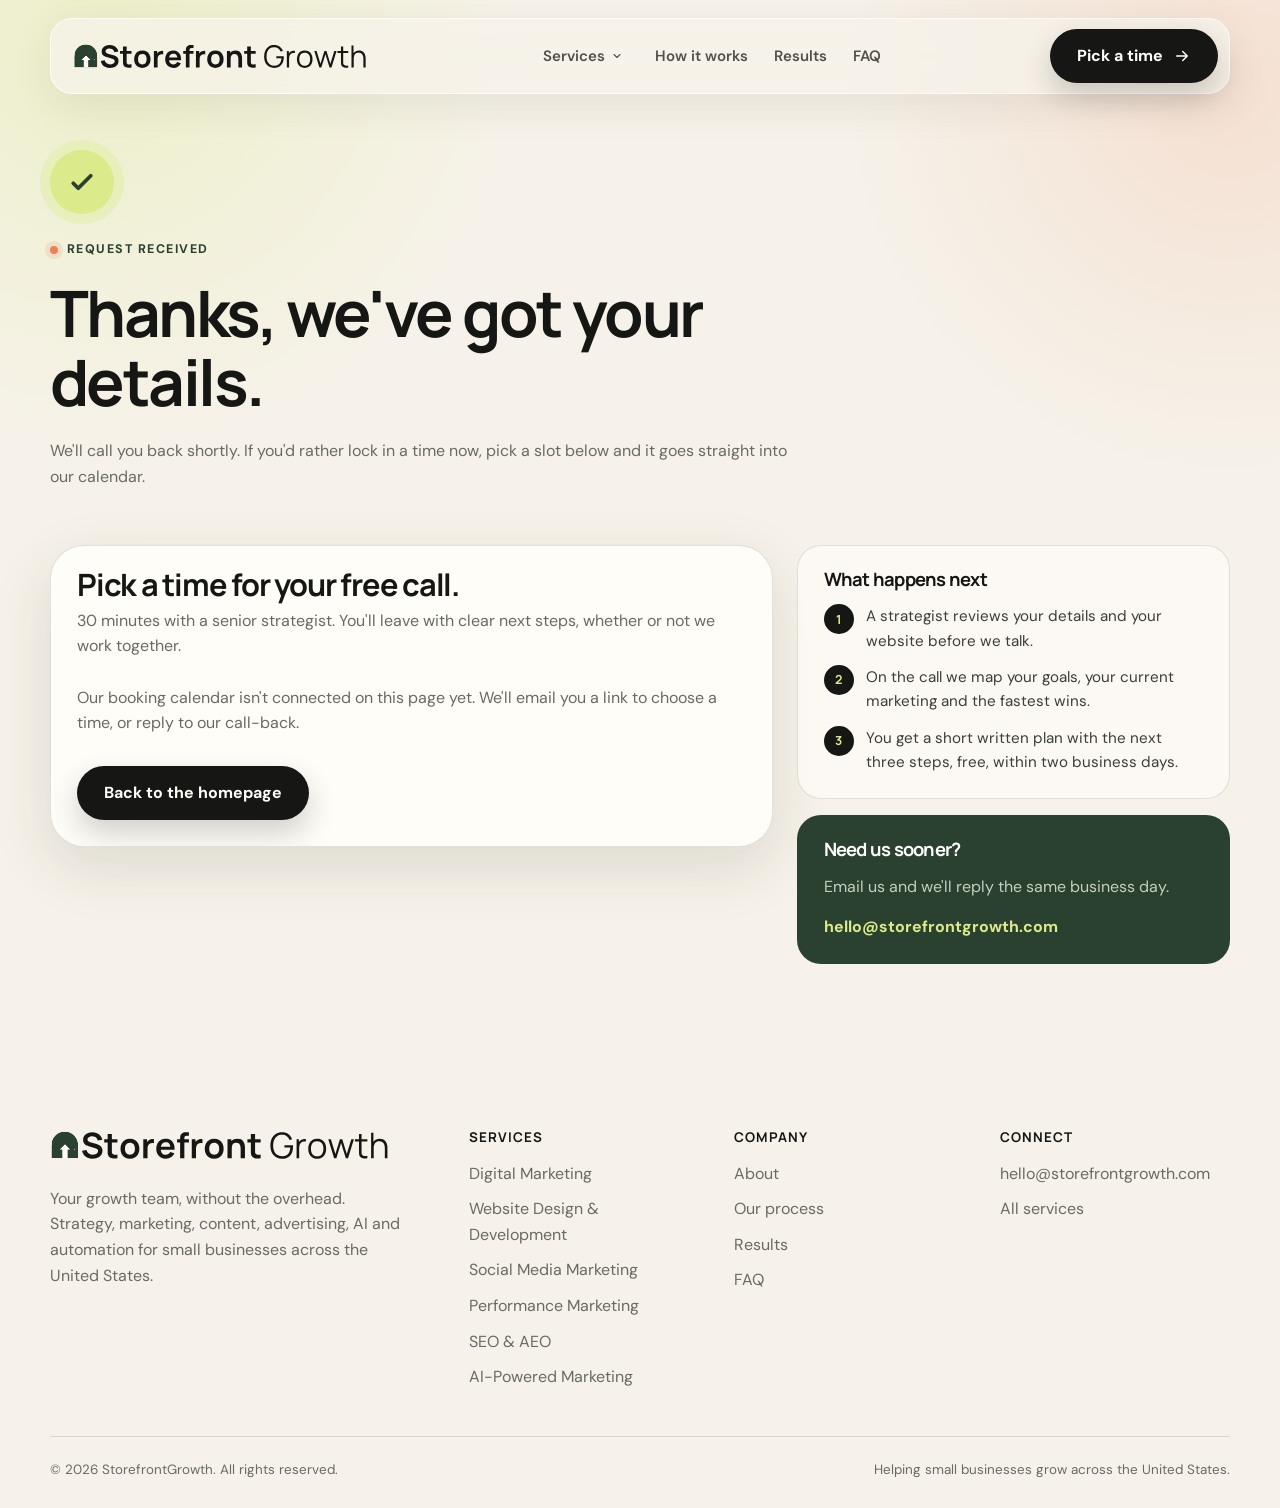
==== thank-you/index.html @ 705e04f6 "Add thank-you page with Calendly slot and GA4 lead conversion events Forms now redirect to /thank-yo" ====
<!DOCTYPE html>
<html lang="en">
<head>
  <meta charset="UTF-8" />
  <meta name="viewport" content="width=device-width, initial-scale=1.0" />
  <meta name="description" content="Thanks for reaching out to StorefrontGrowth. Pick a time for your free call." />
  <link rel="canonical" href="https://storefrontgrowth.com/thank-you/" />
  <!-- Conversion page: keep it out of search results so only real submissions land here. -->
  <meta name="robots" content="noindex, nofollow" />
  <title>Thanks — Book Your Free Call | StorefrontGrowth</title>
  <!-- Google tag (gtag.js) -->
  <script async src="https://www.googletagmanager.com/gtag/js?id=G-RZE871RS3W"></script>
  <script>window.dataLayer=window.dataLayer||[];function gtag(){dataLayer.push(arguments);}gtag('js',new Date());gtag('config','G-RZE871RS3W');</script>
  <link rel="icon" type="image/svg+xml" href="/favicon.svg" />
  <link rel="icon" type="image/png" sizes="32x32" href="/favicon-32.png" />
  <link rel="apple-touch-icon" href="/apple-touch-icon.png" />

  <link rel="preconnect" href="https://fonts.googleapis.com">
  <link rel="preconnect" href="https://fonts.gstatic.com" crossorigin>
  <link href="https://fonts.googleapis.com/css2?family=DM+Sans:wght@400;500;600;700&family=Manrope:wght@500;600;700;800&display=swap" rel="stylesheet">
  <link rel="stylesheet" href="/assets/site.css">
  <style>
    .ty-hero { padding: 150px 0 40px; }
    .ty-hero .inner { max-width: 760px; }
    .ty-check { width: 64px; height: 64px; border-radius: 50%; background: var(--lime); display: grid; place-items: center; margin-bottom: 22px; box-shadow: 0 0 0 10px rgba(219,234,139,0.35); }
    .ty-check svg { width: 30px; stroke: var(--green-dark); }
    .ty-grid { display: grid; grid-template-columns: minmax(0, 1.25fr) minmax(0, 0.75fr); gap: 24px; align-items: start; padding-bottom: 96px; }
    .ty-card { border: 1px solid var(--line); border-radius: var(--radius-xl); background: var(--white); box-shadow: var(--shadow); overflow: hidden; }
    .ty-card .head { padding: 22px 26px 0; }
    .ty-card .head h2 { font-size: clamp(1.5rem, 2.4vw, 2rem); margin-bottom: 6px; }
    .ty-card .head p { margin-bottom: 0; }
    .calendly-inline-widget { min-width: 320px; height: 700px; }
    .ty-fallback { padding: 26px; }
    .ty-fallback .btn { margin-top: 14px; }
    .ty-side { display: grid; gap: 16px; }
    .ty-box { padding: 24px 26px; border: 1px solid var(--line); border-radius: var(--radius-lg); background: rgba(255,253,248,0.7); }
    .ty-box h3 { font-size: 1.15rem; margin-bottom: 14px; }
    .ty-steps { list-style: none; margin: 0; padding: 0; display: grid; gap: 12px; }
    .ty-steps li { display: grid; grid-template-columns: 30px 1fr; gap: 12px; align-items: start; color: #3c3e38; font-size: 0.95rem; }
    .ty-steps li span { width: 30px; height: 30px; border-radius: 50%; background: var(--ink); color: var(--lime); display: grid; place-items: center; font: 700 0.78rem "Manrope", sans-serif; }
    .ty-box.dark { background: var(--green-dark); color: #eef4e8; border-color: transparent; }
    .ty-box.dark h3 { color: #fff; }
    .ty-box.dark p { color: #c3d0bd; margin-bottom: 14px; }
    .ty-box.dark a { font-weight: 700; color: var(--lime); }
    .ty-booked { display: none; padding: 18px 26px 26px; color: var(--green-dark); font-weight: 700; }
    .ty-booked.show { display: block; }
    @media (max-width: 900px) {
      .ty-hero { padding: 120px 0 28px; }
      .ty-grid { grid-template-columns: 1fr; }
      .calendly-inline-widget { height: 640px; }
    }
  </style>
</head>
<body>
  <header class="header-wrap">
    <nav class="nav" id="mainNav" aria-label="Primary navigation">
      <a class="brand" href="/" aria-label="StorefrontGrowth home">
        <img src="/assets/logo.svg" alt="StorefrontGrowth" class="brand-logo" width="1380" height="122" />
      </a>
      <div class="nav-links">
        <div class="nav-dd">
          <button type="button" aria-haspopup="true" aria-expanded="false">Services
            <svg viewBox="0 0 24 24" fill="none" stroke="currentColor" stroke-width="2.2" stroke-linecap="round" stroke-linejoin="round"><path d="M6 9l6 6 6-6"/></svg>
          </button>
          <div class="nav-dd-menu">
          <a href="/services/digital-marketing/">Digital Marketing</a>
          <a href="/services/website-design-development/">Website Design &amp; Development</a>
          <a href="/services/social-media-marketing/">Social Media Marketing</a>
          <a href="/services/performance-marketing/">Performance Marketing</a>
          <a href="/services/seo-aeo/">SEO &amp; AEO</a>
          <a href="/services/ai-powered-marketing/">AI-Powered Marketing</a>
          <a href="/services/content-creation/">Content Creation</a>
          <a href="/services/google-business-profile/">Google Business Profile</a>
          <a href="/services/online-reputation-management/">Online Reputation Management</a>
          </div>
        </div>
        <a href="/#process">How it works</a>
        <a href="/#results">Results</a>
        <a href="/#faq">FAQ</a>
      </div>
      <a class="btn btn-primary" href="#book">Pick a time <svg class="btn-arrow" viewBox="0 0 24 24" fill="none" stroke="currentColor" stroke-width="2" stroke-linecap="round" stroke-linejoin="round"><path d="M5 12h14M13 6l6 6-6 6"/></svg></a>
      <button class="menu-btn" id="menuBtn" type="button" aria-label="Open menu" aria-expanded="false">
        <svg width="22" viewBox="0 0 24 24" fill="none" stroke="currentColor" stroke-width="2" stroke-linecap="round"><path d="M4 8h16M4 16h16"/></svg>
      </button>
    </nav>
  </header>

  <div class="nav-mobile" id="mobileMenu" aria-hidden="true">
    <div class="m-head">Services</div>
    <div class="m-sub">
      <a href="/services/digital-marketing/">Digital Marketing</a>
      <a href="/services/website-design-development/">Website Design &amp; Development</a>
      <a href="/services/social-media-marketing/">Social Media Marketing</a>
      <a href="/services/performance-marketing/">Performance Marketing</a>
      <a href="/services/seo-aeo/">SEO &amp; AEO</a>
      <a href="/services/ai-powered-marketing/">AI-Powered Marketing</a>
      <a href="/services/content-creation/">Content Creation</a>
      <a href="/services/google-business-profile/">Google Business Profile</a>
      <a href="/services/online-reputation-management/">Online Reputation Management</a>
    </div>
    <a href="/#process">How it works</a>
    <a href="/#results">Results</a>
    <a href="/#faq">FAQ</a>
    <a class="btn btn-primary" href="#book">Pick a time</a>
  </div>

  <main id="top">
    <section class="ty-hero">
      <div class="container">
        <div class="inner">
          <div class="ty-check" aria-hidden="true"><svg viewBox="0 0 24 24" fill="none" stroke-width="3" stroke-linecap="round" stroke-linejoin="round"><path d="M5 13l4 4L19 7"/></svg></div>
          <div class="eyebrow">Request received</div>
          <h1>Thanks, <span id="tyName">we've got your details.</span></h1>
          <p class="lede">We'll call you back shortly. If you'd rather lock in a time now, pick a slot below and it goes straight into our calendar.</p>
        </div>
      </div>
    </section>

    <section id="book">
      <div class="container">
        <div class="ty-grid">
          <div class="ty-card">
            <div class="head">
              <h2>Pick a time for your free call.</h2>
              <p>30 minutes with a senior strategist. You'll leave with clear next steps, whether or not we work together.</p>
            </div>
            <!-- Calendly inline booking. Set CALENDLY_URL in the script below. -->
            <div id="calendlyWrap" hidden><div class="calendly-inline-widget" id="calendly" data-resize="true"></div></div>
            <div class="ty-booked" id="tyBooked">Booked. A calendar invite is on its way to your inbox.</div>
            <div class="ty-fallback" id="calendlyFallback">
              <p>Our booking calendar isn't connected on this page yet. We'll email you a link to choose a time, or reply to our call-back.</p>
              <a class="btn btn-primary" href="/">Back to the homepage</a>
            </div>
          </div>
          <aside class="ty-side">
            <div class="ty-box">
              <h3>What happens next</h3>
              <ol class="ty-steps">
                <li><span>1</span>A strategist reviews your details and your website before we talk.</li>
                <li><span>2</span>On the call we map your goals, your current marketing and the fastest wins.</li>
                <li><span>3</span>You get a short written plan with the next three steps, free, within two business days.</li>
              </ol>
            </div>
            <div class="ty-box dark">
              <h3>Need us sooner?</h3>
              <p>Email us and we'll reply the same business day.</p>
              <a href="mailto:hello@storefrontgrowth.com">hello@storefrontgrowth.com</a>
            </div>
          </aside>
        </div>
      </div>
    </section>
  </main>

  <footer>
    <div class="container">
      <div class="footer-grid">
        <div class="footer-brand">
          <a class="brand" href="/" aria-label="StorefrontGrowth home">
            <img src="/assets/logo.svg" alt="StorefrontGrowth" class="brand-logo" width="1380" height="122" />
          </a>
          <p>Your growth team, without the overhead. Strategy, marketing, content, advertising, AI and automation for small businesses across the United States.</p>
        </div>
        <div class="footer-col">
          <h4>Services</h4>
          <div class="footer-links"><a href="/services/digital-marketing/">Digital Marketing</a><a href="/services/website-design-development/">Website Design &amp; Development</a><a href="/services/social-media-marketing/">Social Media Marketing</a><a href="/services/performance-marketing/">Performance Marketing</a><a href="/services/seo-aeo/">SEO &amp; AEO</a><a href="/services/ai-powered-marketing/">AI-Powered Marketing</a></div>
        </div>
        <div class="footer-col">
          <h4>Company</h4>
          <div class="footer-links"><a href="/#outcomes">About</a><a href="/#process">Our process</a><a href="/#results">Results</a><a href="/#faq">FAQ</a></div>
        </div>
        <div class="footer-col">
          <h4>Connect</h4>
          <div class="footer-links"><a href="mailto:hello@storefrontgrowth.com">hello@storefrontgrowth.com</a><a href="/#services">All services</a></div>
        </div>
      </div>
      <div class="footer-bottom"><span>© <span id="year"></span> StorefrontGrowth. All rights reserved.</span><span>Helping small businesses grow across the United States.</span></div>
    </div>
  </footer>

  <script src="/assets/site.js"></script>
  <script>
    (function () {
      // 1. Your Calendly event link, e.g. 'https://calendly.com/storefrontgrowth/free-call'.
      //    Leave empty and the page shows a friendly fallback instead of a broken widget.
      var CALENDLY_URL = '';

      // 2. Lead context handed over by the form (sessionStorage, never the URL, so no personal data is logged).
      var lead = {};
      try { lead = JSON.parse(sessionStorage.getItem('sfg_lead') || '{}'); } catch (e) {}
      var q = new URLSearchParams(location.search);
      var service = q.get('service') || lead.service || '(not specified)';
      var source = q.get('src') || lead.page || document.referrer || '(direct)';

      if (lead.first_name) document.getElementById('tyName').textContent = lead.first_name + ', we’ve got your details.';

      // 3. Conversion event. In GA4 → Admin → Events, mark "generate_lead" as a key event.
      //    Every visit to /thank-you/ also fires the normal page_view, so a page_location filter works too.
      gtag('event', 'generate_lead', { method: 'website_form', service_needed: service, form_page: source });

      // 4. Calendly inline widget, prefilled with the lead's name and email when we have them.
      var wrap = document.getElementById('calendlyWrap'), fb = document.getElementById('calendlyFallback');
      if (CALENDLY_URL) {
        var url = new URL(CALENDLY_URL);
        if (lead.first_name) url.searchParams.set('name', lead.first_name + (lead.business_name ? ' (' + lead.business_name + ')' : ''));
        if (lead.email) url.searchParams.set('email', lead.email);
        url.searchParams.set('hide_gdpr_banner', '1');
        url.searchParams.set('utm_source', 'website'); url.searchParams.set('utm_medium', 'thank-you-page');
        document.getElementById('calendly').setAttribute('data-url', url.toString());
        wrap.hidden = false; fb.hidden = true;
        var s = document.createElement('script'); s.src = 'https://assets.calendly.com/assets/external/widget.js'; s.async = true; document.head.appendChild(s);
        // Second conversion: the meeting is actually booked.
        window.addEventListener('message', function (e) {
          if (e.origin === 'https://calendly.com' && e.data && e.data.event === 'calendly.event_scheduled') {
            gtag('event', 'book_meeting', { method: 'calendly', service_needed: service, form_page: source });
            document.getElementById('tyBooked').classList.add('show');
          }
        });
      }
      try { sessionStorage.removeItem('sfg_lead'); } catch (e) {}
    })();
  </script>
</body>
</html>
---- assets/site.css ----
/* ==========================================================================
   StorefrontGrowth — shared styles for service (and future) pages
   Reuses the homepage visual language: beige surface, forest green, orange
   accent, DM Sans / Manrope, rounded pills, soft cards.
   ========================================================================== */
:root {
  --ink: #161714;
  --muted: #696b62;
  --paper: #f6f2e9;
  --paper-2: #eee8db;
  --white: #fffdf8;
  --green: #4f6f52;
  --green-dark: #29412e;
  --lime: #dbea8b;
  --orange: #ed8154;
  --yellow: #f5c85d;
  --line: rgba(22, 23, 20, 0.12);
  --shadow: 0 20px 60px rgba(45, 42, 31, 0.12);
  --radius-xl: 34px;
  --radius-lg: 24px;
  --radius-md: 18px;
  --container: min(1180px, calc(100% - 40px));
}

* { box-sizing: border-box; }
html { scroll-behavior: smooth; }
body {
  margin: 0;
  color: var(--ink);
  background:
    radial-gradient(circle at 8% 2%, rgba(219, 234, 139, 0.34), transparent 26rem),
    radial-gradient(circle at 96% 6%, rgba(237, 129, 84, 0.16), transparent 24rem),
    var(--paper);
  font-family: "DM Sans", sans-serif;
  line-height: 1.6;
  overflow-x: hidden;
}
body.menu-open { overflow: hidden; }
::selection { background: var(--lime); color: var(--ink); }
a { color: inherit; text-decoration: none; }
button, input, select, textarea { font: inherit; }
button { color: inherit; }
img, svg { display: block; max-width: 100%; }

.container { width: var(--container); margin-inline: auto; }
.section { padding: 96px 0; }
.section-sm { padding: 64px 0; }

h1, h2, h3, h4, p { margin-top: 0; }
h1, h2, h3, h4 { font-family: "Manrope", sans-serif; line-height: 1.08; letter-spacing: -0.04em; }
h1 { font-size: clamp(2.6rem, 5vw, 4.4rem); margin-bottom: 22px; }
h2 { font-size: clamp(2rem, 3.6vw, 3.1rem); margin-bottom: 18px; }
h3 { font-size: clamp(1.2rem, 1.8vw, 1.5rem); margin-bottom: 10px; }
p { color: var(--muted); }

.eyebrow {
  display: inline-flex; align-items: center; gap: 9px; margin-bottom: 18px;
  font-weight: 700; font-size: 0.78rem; letter-spacing: 0.12em; text-transform: uppercase;
  color: var(--green-dark);
}
.eyebrow::before { content: ""; width: 8px; height: 8px; border-radius: 50%; background: var(--orange); box-shadow: 0 0 0 5px rgba(237, 129, 84, 0.15); }

/* Buttons ----------------------------------------------------------------- */
.btn {
  display: inline-flex; align-items: center; justify-content: center; gap: 10px;
  min-height: 54px; padding: 0 26px; border: 1px solid transparent; border-radius: 999px;
  font-weight: 700; cursor: pointer; text-align: center;
  transition: transform 0.25s ease, box-shadow 0.25s ease, background 0.25s ease;
}
.btn:hover { transform: translateY(-3px); }
.btn-primary { background: var(--ink); color: var(--white); box-shadow: 0 13px 30px rgba(22, 23, 20, 0.2); }
.btn-primary:hover { box-shadow: 0 18px 36px rgba(22, 23, 20, 0.26); }
.btn-accent { background: var(--orange); color: #fff; box-shadow: 0 13px 30px rgba(237, 129, 84, 0.28); }
.btn-accent:hover { box-shadow: 0 18px 38px rgba(237, 129, 84, 0.34); }
.btn-secondary { border-color: var(--line); background: rgba(255, 253, 248, 0.62); backdrop-filter: blur(14px); }
.btn-arrow { width: 18px; transition: transform 0.25s ease; }
.btn:hover .btn-arrow { transform: translateX(4px); }

/* Header / nav ------------------------------------------------------------ */
.header-wrap { position: fixed; inset: 18px 0 auto; z-index: 50; pointer-events: none; }
.nav {
  width: var(--container); min-height: 70px; margin-inline: auto;
  padding: 10px 11px 10px 22px; display: flex; align-items: center; justify-content: space-between; gap: 24px;
  border: 1px solid rgba(255,255,255,0.7); border-radius: 22px; background: rgba(246, 242, 233, 0.78);
  box-shadow: 0 12px 40px rgba(33, 32, 26, 0.08); backdrop-filter: blur(18px); pointer-events: auto;
  transition: background 0.25s ease, box-shadow 0.25s ease;
}
.nav.scrolled { background: rgba(255, 253, 248, 0.94); box-shadow: 0 14px 45px rgba(33, 32, 26, 0.14); }
.brand { display: inline-flex; align-items: center; }
.brand-logo { height: 26px; width: auto; display: block; }
.nav-links { display: flex; align-items: center; gap: 26px; font-size: 0.94rem; font-weight: 600; }
.nav-links > a, .nav-dd > button { position: relative; color: #4f514a; background: none; border: 0; cursor: pointer; display: inline-flex; align-items: center; gap: 6px; }
.nav-links > a::after { content: ""; position: absolute; left: 0; right: 100%; bottom: -5px; height: 2px; background: var(--orange); transition: right 0.25s ease; }
.nav-links > a:hover::after { right: 0; }

/* Dropdown */
.nav-dd { position: relative; }
.nav-dd > button svg { width: 12px; transition: transform 0.2s ease; }
.nav-dd:hover > button svg, .nav-dd.open > button svg { transform: rotate(180deg); }
.nav-dd-menu {
  position: absolute; top: calc(100% + 14px); left: 50%; transform: translateX(-50%) translateY(6px);
  width: 300px; padding: 10px; display: grid; gap: 2px; opacity: 0; visibility: hidden;
  border: 1px solid var(--line); border-radius: 18px; background: var(--white);
  box-shadow: 0 24px 60px rgba(31,29,23,0.16); transition: opacity 0.2s ease, transform 0.2s ease; z-index: 60;
}
.nav-dd:hover .nav-dd-menu, .nav-dd.open .nav-dd-menu { opacity: 1; visibility: visible; transform: translateX(-50%) translateY(0); }
.nav-dd-menu a { display: block; padding: 9px 12px; border-radius: 12px; font-size: 0.9rem; font-weight: 600; color: #3c3e38; }
.nav-dd-menu a:hover { background: var(--paper); color: var(--green-dark); }
.menu-btn { display: none; width: 46px; height: 46px; border: 0; border-radius: 14px; background: var(--ink); color: white; cursor: pointer; place-items: center; }

/* Mobile menu */
.nav-mobile {
  display: none; position: fixed; inset: 0; z-index: 45; padding: 110px 25px 40px;
  align-content: start; gap: 6px; background: var(--paper); overflow-y: auto;
  transform: translateY(-105%); transition: transform 0.4s cubic-bezier(.2,.7,.2,1);
}
.nav-mobile.open { transform: none; }
.nav-mobile > a, .nav-mobile .m-head { padding: 12px 0; font: 700 1.7rem "Manrope", sans-serif; letter-spacing: -0.04em; border-bottom: 1px solid var(--line); }
.nav-mobile .m-sub { display: grid; padding: 6px 0 14px; border-bottom: 1px solid var(--line); }
.nav-mobile .m-sub a { padding: 8px 0 8px 14px; font-size: 1rem; font-weight: 600; color: #3c3e38; }
.nav-mobile .btn { margin-top: 22px; font-size: 1rem; }

/* Page hero --------------------------------------------------------------- */
.page-hero { padding: 150px 0 70px; }
.page-hero .inner { max-width: 820px; }
.page-hero .crumbs { font-size: 0.85rem; font-weight: 600; color: var(--muted); margin-bottom: 18px; }
.page-hero .crumbs a:hover { color: var(--green-dark); }
.page-hero p.lede { font-size: clamp(1.08rem, 1.5vw, 1.3rem); max-width: 640px; margin: 0 0 30px; }

/* Intro block ------------------------------------------------------------- */
.intro-block { max-width: 760px; }
.intro-block h2 { font-size: clamp(1.7rem, 3vw, 2.5rem); }
.intro-block p { font-size: 1.08rem; }
.intro-block .pull { margin-top: 18px; font-family: "Manrope", sans-serif; font-weight: 700; font-size: 1.35rem; letter-spacing: -0.03em; color: var(--green-dark); }

/* Covered cards ----------------------------------------------------------- */
.covered-grid { display: grid; grid-template-columns: repeat(3, 1fr); gap: 16px; }
.covered-card {
  padding: 24px 22px; border: 1px solid var(--line); border-radius: var(--radius-lg);
  background: rgba(255,253,248,0.7); display: flex; flex-direction: column; gap: 12px;
  transition: transform 0.3s ease, box-shadow 0.3s ease, background 0.3s ease;
}
.covered-card:hover { transform: translateY(-6px); box-shadow: var(--shadow); background: var(--white); }
.covered-card .ic { width: 42px; height: 42px; display: grid; place-items: center; border-radius: 13px; background: var(--lime); color: var(--green-dark); flex: none; }
.covered-card .ic svg { width: 22px; }
.covered-card strong { font-family: "Manrope", sans-serif; font-weight: 700; font-size: 1.05rem; letter-spacing: -0.02em; color: var(--ink); }
.covered-card small { color: var(--muted); font-size: 0.92rem; line-height: 1.5; }

/* Benefits list ("What you get") ------------------------------------------ */
.benefits {
  background: var(--green-dark); color: var(--white); border-radius: var(--radius-xl);
  padding: clamp(32px, 5vw, 56px);
}
.benefits h2 { color: var(--white); }
.benefits .sub { color: #c9d6c4; max-width: 620px; margin-bottom: 30px; }
.benefit-grid { display: grid; grid-template-columns: 1fr 1fr; gap: 14px 34px; }
.benefit-item { display: flex; gap: 13px; align-items: flex-start; padding: 6px 0; }
.benefit-item .tick { width: 26px; height: 26px; flex: none; display: grid; place-items: center; border-radius: 50%; background: var(--lime); color: var(--green-dark); margin-top: 2px; }
.benefit-item .tick svg { width: 15px; }
.benefit-item span { color: #eef1e8; font-weight: 500; }

/* Without-it section ------------------------------------------------------ */
.without {
  border: 1px solid var(--line); border-left: 4px solid var(--orange); border-radius: var(--radius-lg);
  background: rgba(255,255,255,0.5); padding: clamp(28px, 4vw, 44px); max-width: 820px;
}
.without h2 { font-size: clamp(1.7rem, 3vw, 2.4rem); }
.without p { font-size: 1.08rem; color: #55534b; }
.without p + p { margin-top: 14px; }
.without .pull { margin-top: 20px; font-family: "Manrope", sans-serif; font-weight: 700; font-size: 1.35rem; letter-spacing: -0.03em; color: var(--ink); }

/* Final CTA --------------------------------------------------------------- */
.cta-band { padding: 30px 0 20px; }
.cta-card {
  position: relative; overflow: hidden; border-radius: 40px; background: var(--orange); color: var(--ink);
  padding: clamp(40px, 7vw, 80px); display: flex; flex-direction: column; align-items: flex-start; gap: 8px;
}
.cta-card h2 { color: var(--ink); font-size: clamp(2.2rem, 5vw, 4rem); max-width: 780px; position: relative; z-index: 2; }
.cta-card p { color: #4a3227; font-size: 1.1rem; max-width: 560px; position: relative; z-index: 2; margin-bottom: 10px; }
.cta-card .btn { position: relative; z-index: 2; }
.cta-shape { position: absolute; border-radius: 50%; border: 55px solid rgba(255,255,255,0.2); }
.cta-shape.one { width: 360px; aspect-ratio: 1; right: -80px; top: -110px; }
.cta-shape.two { width: 220px; aspect-ratio: 1; right: 20%; bottom: -120px; border-width: 38px; }

/* FAQ --------------------------------------------------------------------- */
.faqs { max-width: 820px; }
.faqs details { border: 1px solid var(--line); border-radius: var(--radius-md); background: rgba(255,253,248,0.7); padding: 0 22px; margin-bottom: 12px; }
.faqs summary { list-style: none; cursor: pointer; padding: 20px 0; display: flex; justify-content: space-between; align-items: center; gap: 16px; font-family: "Manrope", sans-serif; font-weight: 700; letter-spacing: -0.02em; font-size: 1.05rem; color: var(--ink); }
.faqs summary::-webkit-details-marker { display: none; }
.faqs summary::after { content: "+"; font-size: 1.6rem; line-height: 1; color: var(--orange); transition: transform 0.2s ease; flex: none; }
.faqs details[open] summary::after { transform: rotate(45deg); }
.faqs details p { padding: 0 0 22px; margin: 0; max-width: 680px; }

/* Related services -------------------------------------------------------- */
.related h2 { font-size: clamp(1.5rem, 2.4vw, 2rem); }
.related-row { display: grid; grid-template-columns: repeat(3, 1fr); gap: 14px; }
.related-card { padding: 20px 22px; border: 1px solid var(--line); border-radius: var(--radius-md); background: rgba(255,253,248,0.7); display: flex; align-items: center; justify-content: space-between; gap: 12px; font-family: "Manrope", sans-serif; font-weight: 700; letter-spacing: -0.02em; transition: 0.25s ease; }
.related-card:hover { background: var(--white); box-shadow: var(--shadow); transform: translateY(-4px); }
.related-card svg { width: 18px; flex: none; color: var(--orange); }

/* Footer ------------------------------------------------------------------ */
footer { padding: 70px 0 28px; }
.footer-grid { display: grid; grid-template-columns: 1.25fr repeat(3, 0.75fr); gap: 35px; padding-bottom: 46px; border-bottom: 1px solid var(--line); }
.footer-brand .brand-logo { height: 30px; }
.footer-brand p { max-width: 360px; margin: 18px 0 0; }
.footer-col h4 { margin-bottom: 16px; font-size: 0.84rem; letter-spacing: 0.08em; text-transform: uppercase; }
.footer-links { display: grid; gap: 10px; color: var(--muted); }
.footer-links a:hover { color: var(--ink); }
.footer-bottom { padding-top: 22px; display: flex; justify-content: space-between; gap: 20px; color: var(--muted); font-size: 0.84rem; }

/* Modal ------------------------------------------------------------------- */
.modal { position: fixed; inset: 0; z-index: 100; display: none; place-items: center; padding: 20px; background: rgba(18,18,15,0.64); backdrop-filter: blur(12px); }
.modal.open { display: grid; }
.modal-card { width: min(620px, 100%); max-height: 90vh; overflow-y: auto; padding: clamp(25px, 5vw, 42px); position: relative; border-radius: 30px; background: var(--white); box-shadow: 0 30px 90px rgba(0,0,0,0.28); }
.modal-close { position: absolute; top: 18px; right: 18px; width: 40px; height: 40px; border: 0; border-radius: 50%; background: var(--paper-2); cursor: pointer; }
.modal-card h3 { font-size: 2.1rem; padding-right: 35px; }
.contact-form { display: grid; gap: 15px; margin-top: 22px; }
.form-row { display: grid; grid-template-columns: 1fr 1fr; gap: 15px; }
.contact-form label { display: grid; gap: 7px; font-size: 0.82rem; font-weight: 700; }
.contact-form input, .contact-form select { width: 100%; height: 52px; padding: 0 14px; border: 1px solid var(--line); border-radius: 13px; outline: none; background: var(--paper); }
.contact-form input:focus, .contact-form select:focus { border-color: var(--green); box-shadow: 0 0 0 3px rgba(79,111,82,0.12); }
.form-success { display: none; padding: 15px; border-radius: 13px; background: rgba(219,234,139,0.5); color: var(--green-dark); font-weight: 700; }
.form-success.show { display: block; }

/* Reveal ------------------------------------------------------------------ */
.reveal { opacity: 0; transform: translateY(24px); transition: opacity 0.6s ease, transform 0.6s ease; }
.reveal.visible { opacity: 1; transform: none; }
@media (prefers-reduced-motion: reduce) { *, *::before, *::after { animation-duration: 0.01ms !important; transition-duration: 0.01ms !important; scroll-behavior: auto !important; } }

/* Responsive -------------------------------------------------------------- */
@media (max-width: 940px) {
  .nav-links, .nav > .btn-primary:not(.menu-btn) { display: none; }
  .nav .btn-primary.js-open-modal { display: none; }
  .menu-btn { display: grid; }
  .covered-grid { grid-template-columns: 1fr 1fr; }
  .related-row { grid-template-columns: 1fr; }
  .footer-grid { grid-template-columns: 1.2fr 1fr 1fr; }
  .footer-brand { grid-column: 1 / -1; }
}
@media (max-width: 680px) {
  :root { --container: min(100% - 28px, 1180px); }
  .section { padding: 68px 0; }
  .page-hero { padding: 120px 0 52px; }
  .covered-grid { grid-template-columns: 1fr; }
  .benefit-grid { grid-template-columns: 1fr; }
  .form-row { grid-template-columns: 1fr; }
  .footer-grid { grid-template-columns: 1fr 1fr; }
  .footer-bottom { flex-direction: column; }
  .nav-mobile .btn { width: 100%; }
}
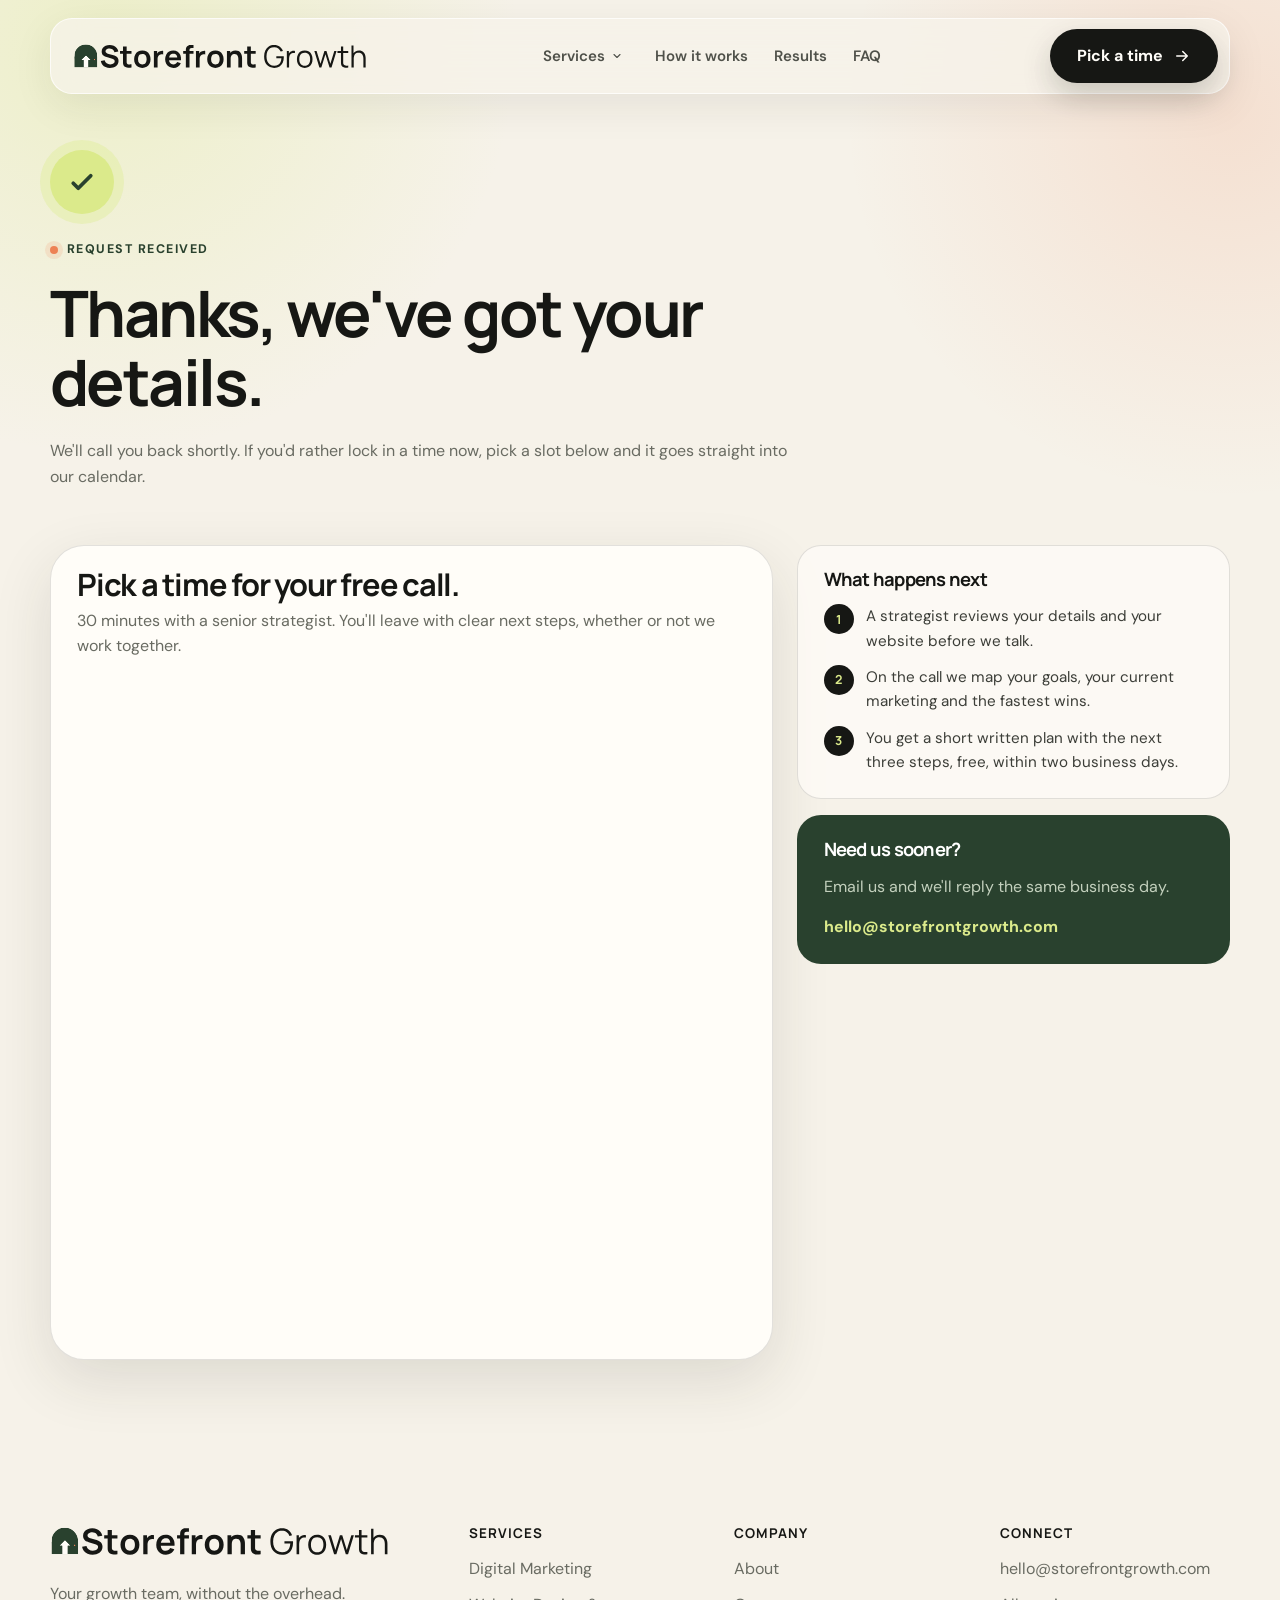
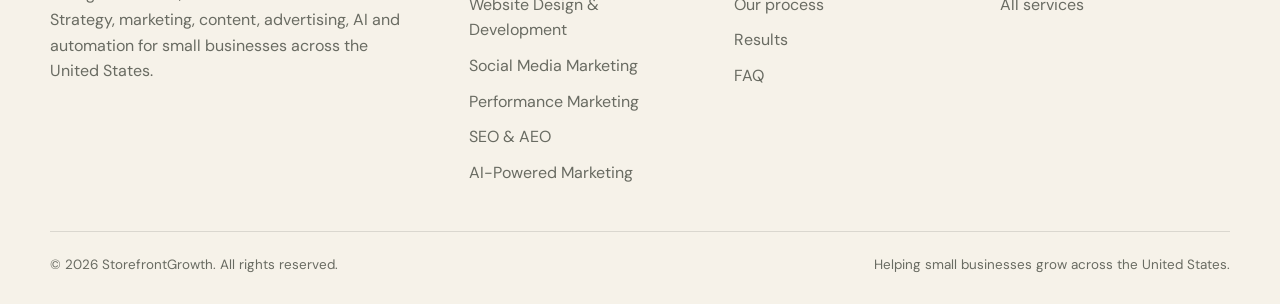
==== commit 490ec44f: "Connect Calendly booking on the thank-you page Co-Authored-By: Claude Fable 5.1 <noreply@anthropic.c" ====
--- a/thank-you/index.html
+++ b/thank-you/index.html
@@ -183,7 +183,7 @@
     (function () {
       // 1. Your Calendly event link, e.g. 'https://calendly.com/storefrontgrowth/free-call'.
       //    Leave empty and the page shows a friendly fallback instead of a broken widget.
-      var CALENDLY_URL = '';
+      var CALENDLY_URL = 'https://calendly.com/kapil-storefrontgrowth/30min';
 
       // 2. Lead context handed over by the form (sessionStorage, never the URL, so no personal data is logged).
       var lead = {};
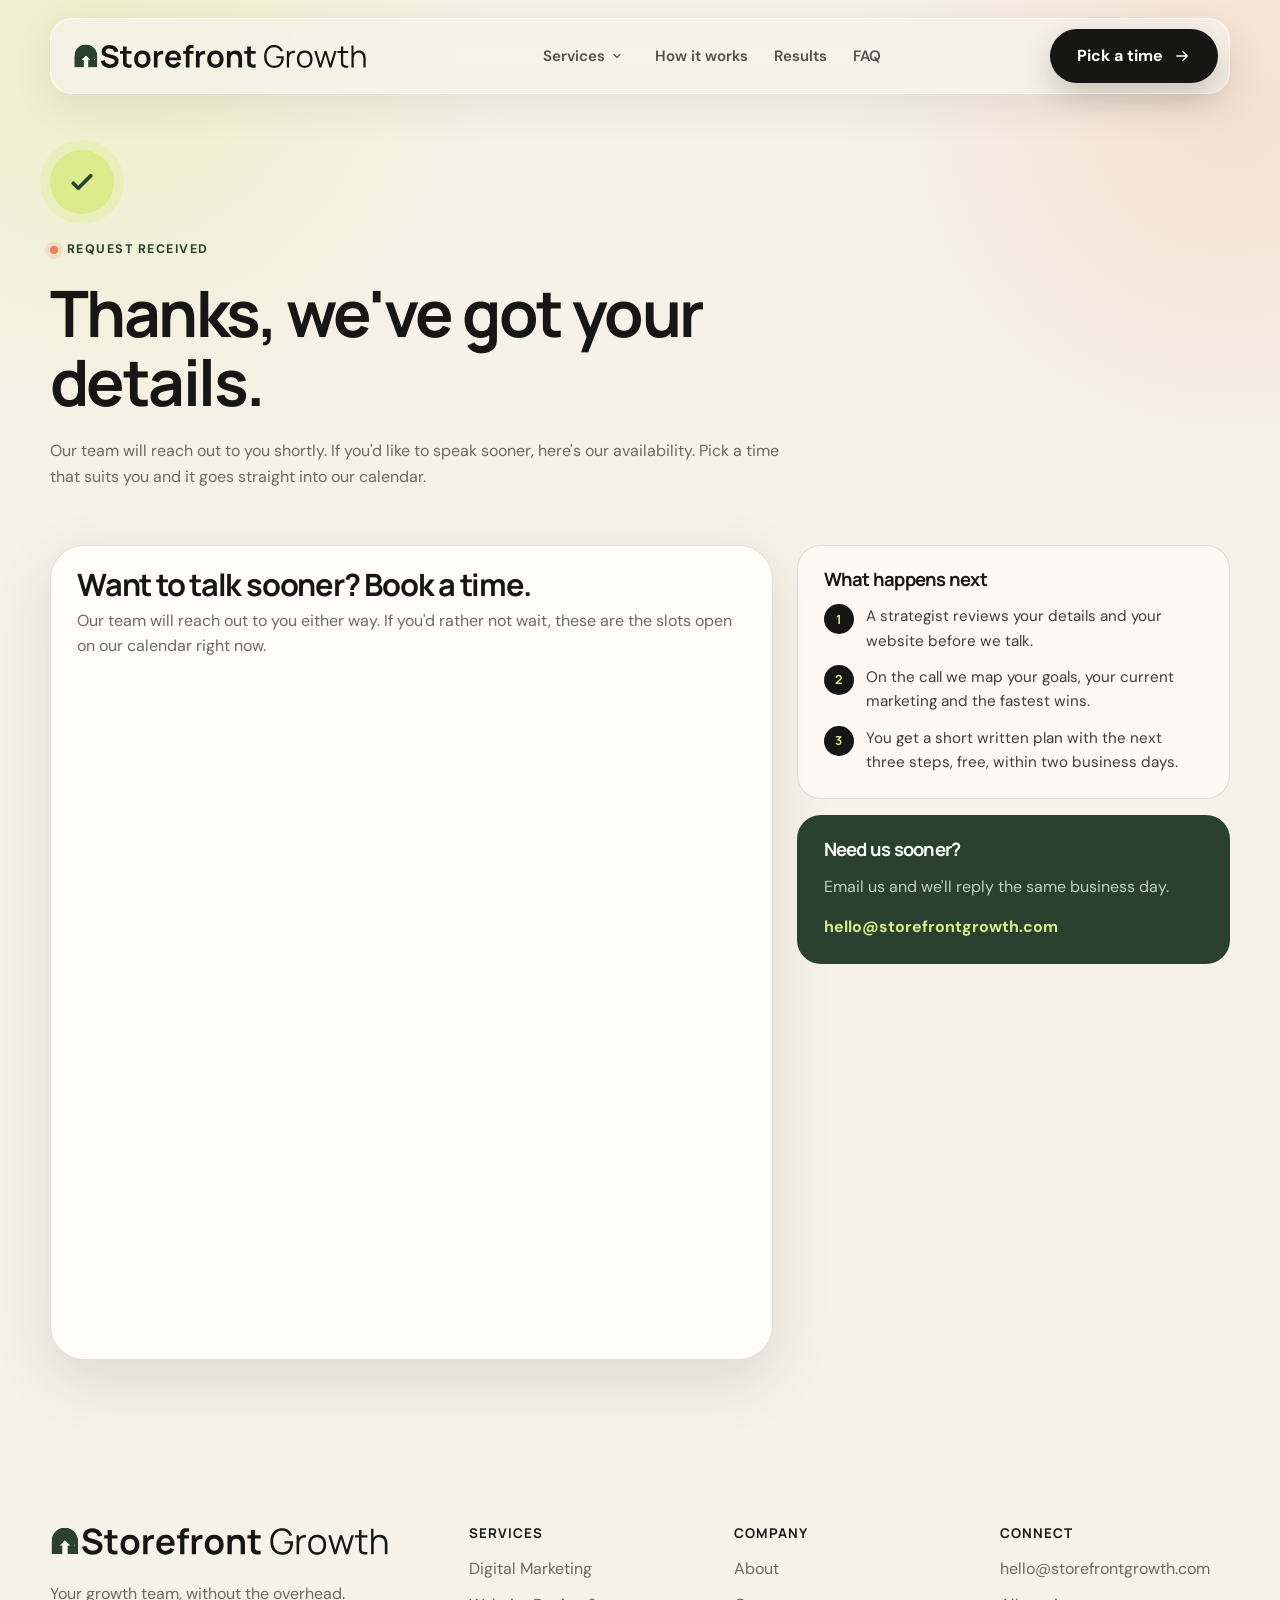
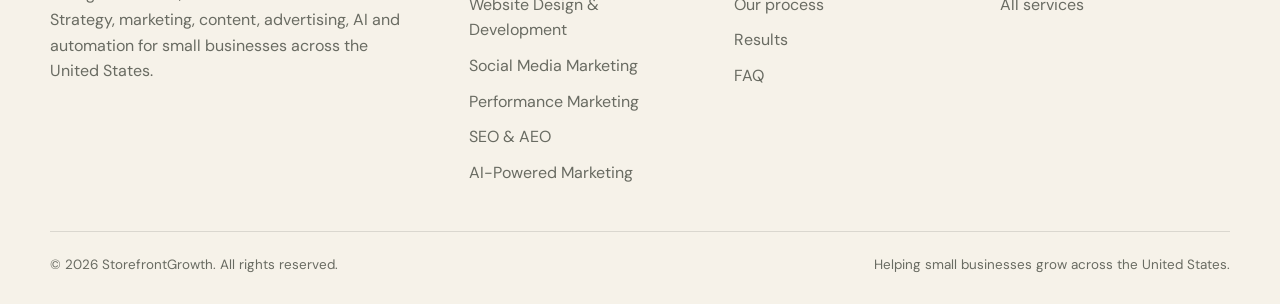
==== commit 73457f48: "Thank-you page: reword booking copy Co-Authored-By: Claude Fable 5.1 <noreply@anthropic.com>" ====
--- a/thank-you/index.html
+++ b/thank-you/index.html
@@ -111,7 +111,7 @@
           <div class="ty-check" aria-hidden="true"><svg viewBox="0 0 24 24" fill="none" stroke-width="3" stroke-linecap="round" stroke-linejoin="round"><path d="M5 13l4 4L19 7"/></svg></div>
           <div class="eyebrow">Request received</div>
           <h1>Thanks, <span id="tyName">we've got your details.</span></h1>
-          <p class="lede">We'll call you back shortly. If you'd rather lock in a time now, pick a slot below and it goes straight into our calendar.</p>
+          <p class="lede">Our team will reach out to you shortly. If you'd like to speak sooner, here's our availability. Pick a time that suits you and it goes straight into our calendar.</p>
         </div>
       </div>
     </section>
@@ -121,11 +121,11 @@
         <div class="ty-grid">
           <div class="ty-card">
             <div class="head">
-              <h2>Pick a time for your free call.</h2>
-              <p>30 minutes with a senior strategist. You'll leave with clear next steps, whether or not we work together.</p>
+              <h2>Want to talk sooner? Book a time.</h2>
+              <p>Our team will reach out to you either way. If you'd rather not wait, these are the slots open on our calendar right now.</p>
             </div>
             <!-- Calendly inline booking. Set CALENDLY_URL in the script below. -->
-            <div id="calendlyWrap" hidden><div class="calendly-inline-widget" id="calendly" data-resize="true"></div></div>
+            <div id="calendlyWrap" hidden><div class="calendly-inline-widget" id="calendly" style="min-width:320px;height:700px;"></div></div>
             <div class="ty-booked" id="tyBooked">Booked. A calendar invite is on its way to your inbox.</div>
             <div class="ty-fallback" id="calendlyFallback">
               <p>Our booking calendar isn't connected on this page yet. We'll email you a link to choose a time, or reply to our call-back.</p>
@@ -183,7 +183,7 @@
     (function () {
       // 1. Your Calendly event link, e.g. 'https://calendly.com/storefrontgrowth/free-call'.
       //    Leave empty and the page shows a friendly fallback instead of a broken widget.
-      var CALENDLY_URL = 'https://calendly.com/kapil-storefrontgrowth/30min';
+      var CALENDLY_URL = 'https://calendly.com/kapil-storefrontgrowth/30min?hide_event_type_details=1&hide_gdpr_banner=1';
 
       // 2. Lead context handed over by the form (sessionStorage, never the URL, so no personal data is logged).
       var lead = {};
@@ -204,7 +204,8 @@
         var url = new URL(CALENDLY_URL);
         if (lead.first_name) url.searchParams.set('name', lead.first_name + (lead.business_name ? ' (' + lead.business_name + ')' : ''));
         if (lead.email) url.searchParams.set('email', lead.email);
-        url.searchParams.set('hide_gdpr_banner', '1');
+        // Brand colours (hex without #): page background, body text, buttons and links.
+        url.searchParams.set('background_color', 'fffdf8'); url.searchParams.set('text_color', '161714'); url.searchParams.set('primary_color', '29412e');
         url.searchParams.set('utm_source', 'website'); url.searchParams.set('utm_medium', 'thank-you-page');
         document.getElementById('calendly').setAttribute('data-url', url.toString());
         wrap.hidden = false; fb.hidden = true;
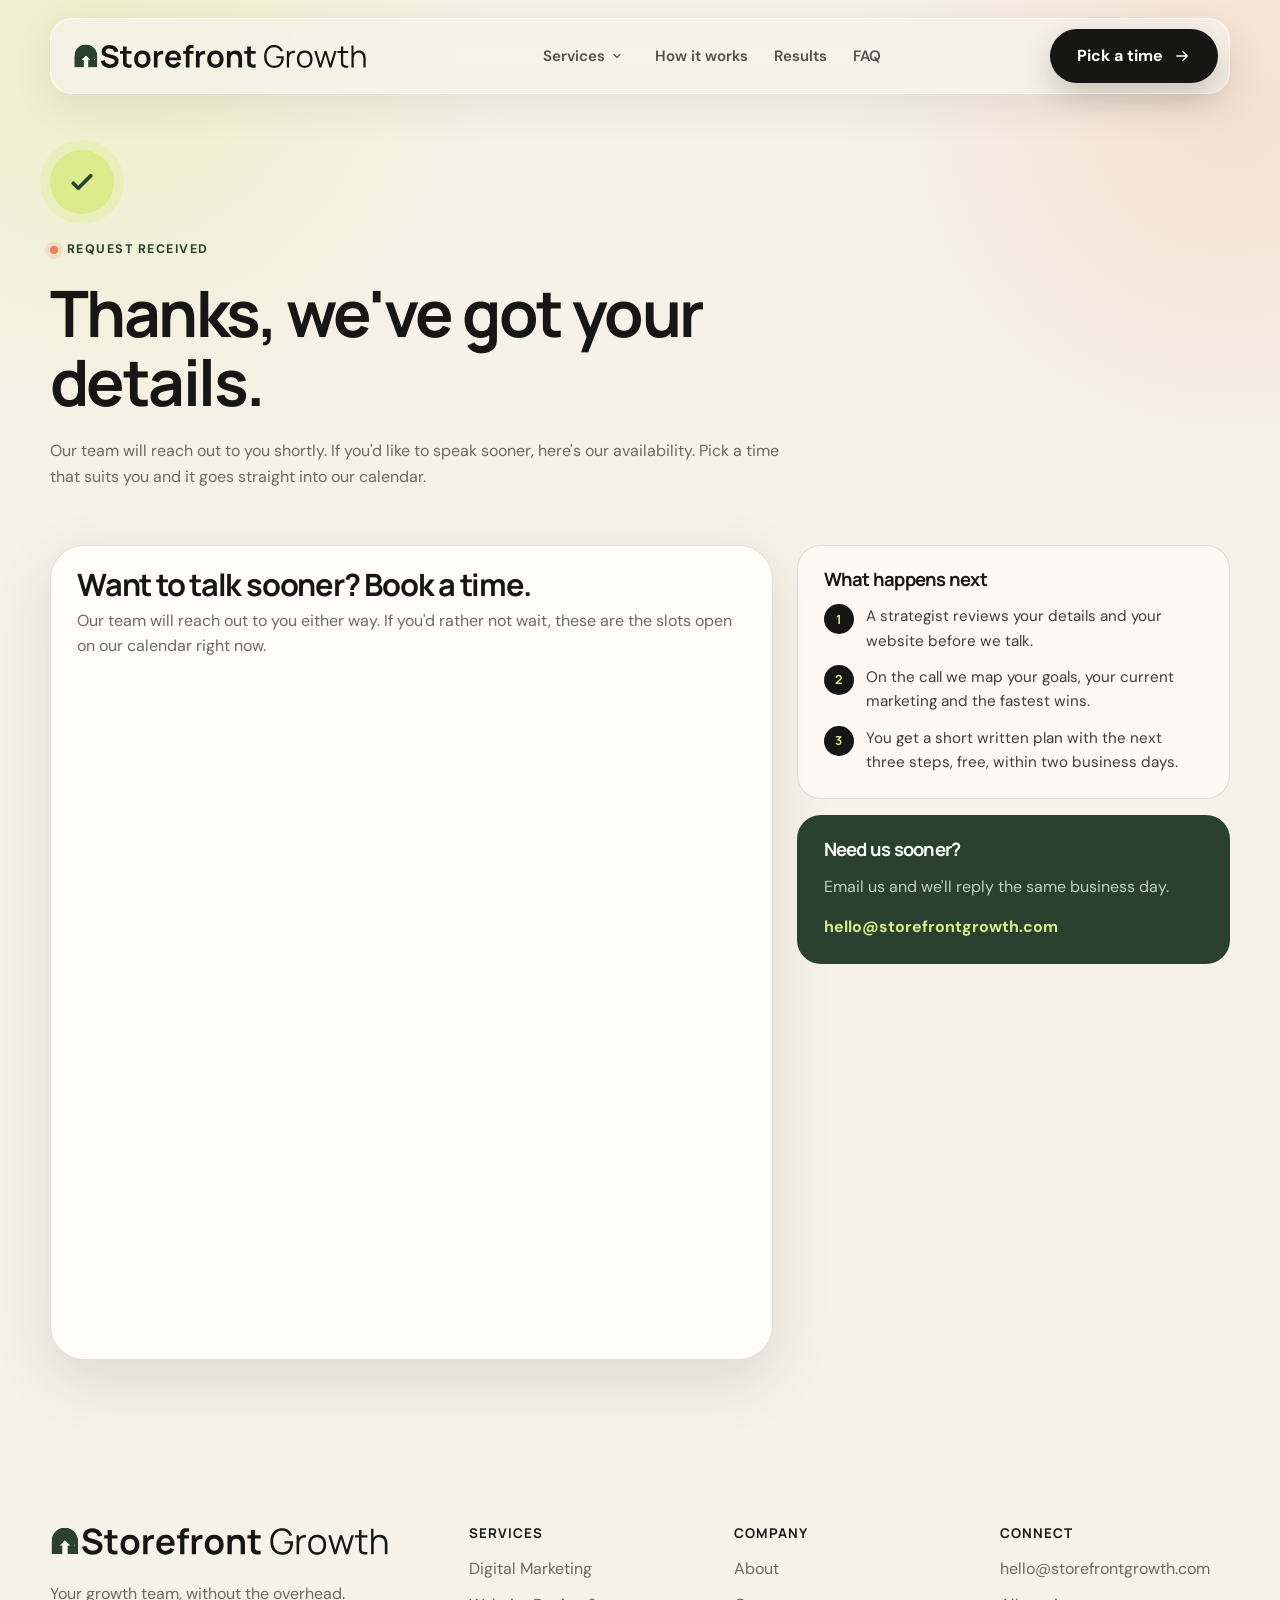
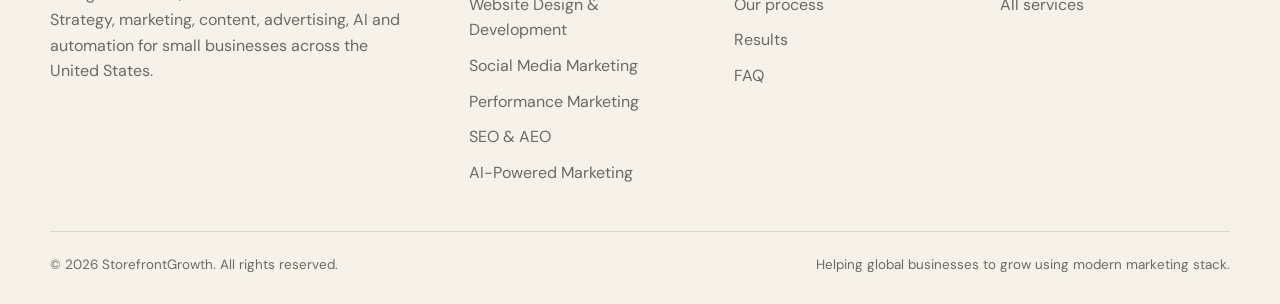
==== commit fe76074e: "Update footer tagline across the site "Helping global businesses to grow using modern marketing stac" ====
--- a/thank-you/index.html
+++ b/thank-you/index.html
@@ -174,7 +174,7 @@
           <div class="footer-links"><a href="mailto:hello@storefrontgrowth.com">hello@storefrontgrowth.com</a><a href="/#services">All services</a></div>
         </div>
       </div>
-      <div class="footer-bottom"><span>© <span id="year"></span> StorefrontGrowth. All rights reserved.</span><span>Helping small businesses grow across the United States.</span></div>
+      <div class="footer-bottom"><span>© <span id="year"></span> StorefrontGrowth. All rights reserved.</span><span>Helping global businesses to grow using modern marketing stack.</span></div>
     </div>
   </footer>
 
